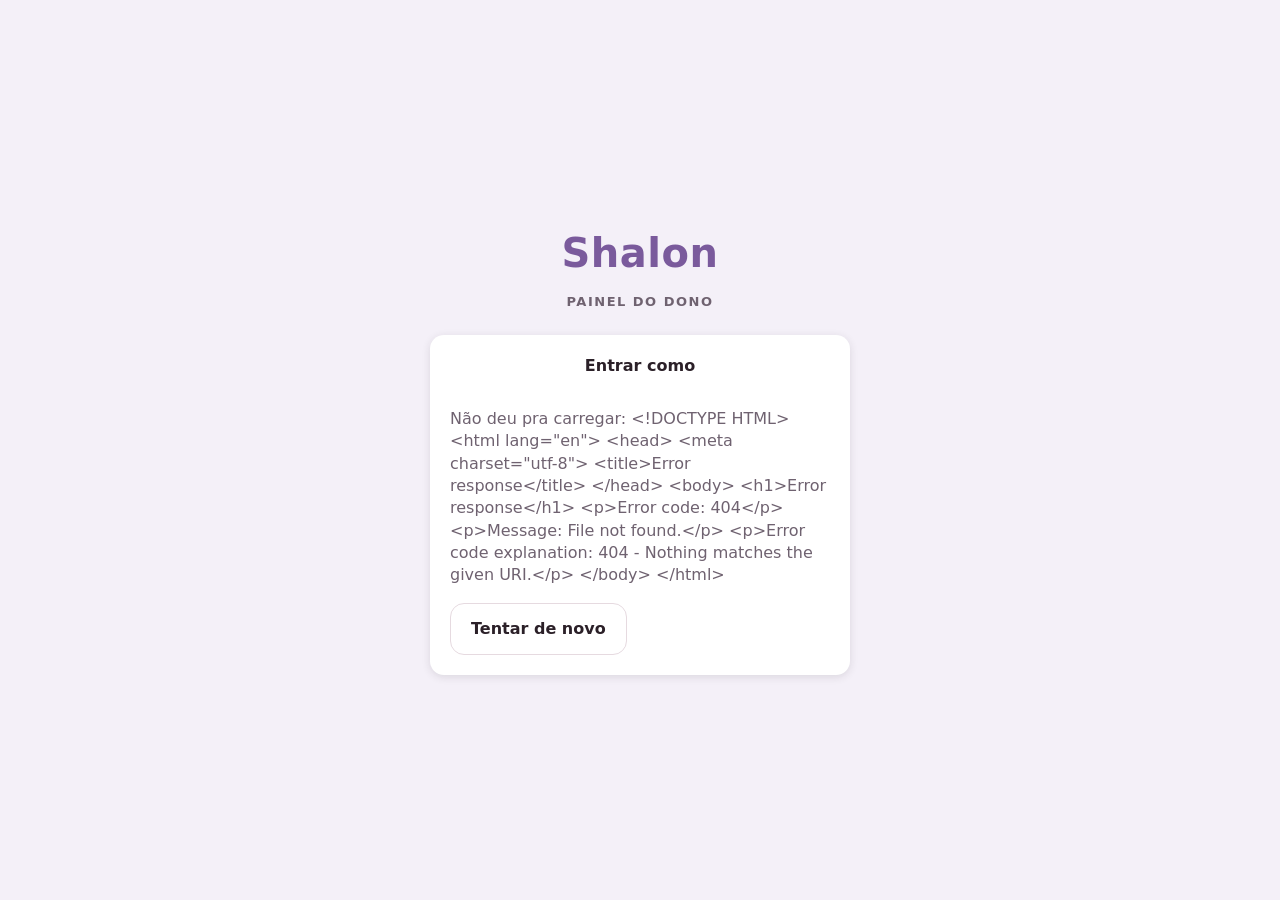
==== frontend/dono/index.html @ da8020eb "Fase 5 e 6: PWA do dono, relatórios e fechamento de caixa Três telas em frontend/dono/: Hoje (total," ====
<!doctype html>
<html lang="pt-BR">
<head>
<meta charset="utf-8">
<meta name="viewport" content="width=device-width, initial-scale=1, viewport-fit=cover, maximum-scale=1">
<title>Shalon — Dono</title>
<meta name="theme-color" content="#7a5a9c">
<meta name="mobile-web-app-capable" content="yes">
<meta name="apple-mobile-web-app-status-bar-style" content="default">
<link rel="manifest" href="manifest.json">
<link rel="icon" href="icone-192.png">
<link rel="apple-touch-icon" href="icone-192.png">
<link rel="stylesheet" href="../comum/estilo.css">
<link rel="stylesheet" href="dono.css">
</head>
<body>

<!-- ============================================================== LOGIN -->
<section id="tela-login" class="login">
  <h1 class="login__marca">Shalon</h1>
  <p class="login__papel">Painel do dono</p>

  <div id="login-lista" class="login__caixa">
    <p class="login__titulo">Entrar como</p>
    <div id="usuarios" class="login__usuarios"></div>
    <p id="login-carregando" class="fraco">Carregando…</p>
    <button id="login-recarregar" class="botao botao--fantasma" hidden>Tentar de novo</button>
  </div>

  <div id="login-senha" class="login__caixa" hidden>
    <button id="senha-voltar" class="login__voltar">‹ Trocar</button>
    <p class="login__titulo"><span id="senha-nome"></span>, digite a senha</p>

    <!-- Senha, não PIN: o dono tem senha de verdade, então aqui é o teclado
         do próprio celular — sem o teclado numérico da tela de vendas. -->
    <input id="senha-campo" class="login__senha" type="password"
           autocomplete="current-password" maxlength="72" aria-label="Senha">

    <p id="login-erro" class="login__erro" hidden></p>
    <button id="senha-entrar" class="botao login__entrar">ENTRAR</button>
  </div>
</section>

<!-- ============================================================== PAINEL -->
<section id="tela-painel" class="painel-dono" hidden>

  <header class="topo">
    <span class="topo__marca">Shalon</span>
    <button id="btn-usuario" class="topo__usuario">
      <span class="ponto" id="ponto-conexao"></span>
      <span id="nome-usuario"></span>
      <span aria-hidden="true">▾</span>
    </button>
  </header>

  <div id="faixa-erro" class="faixa faixa--erro" hidden></div>

  <nav class="abas" aria-label="Seções">
    <button class="abas__t" data-aba="hoje" aria-current="true">Hoje</button>
    <button class="abas__t" data-aba="cardapio" aria-current="false">Cardápio</button>
    <button class="abas__t" data-aba="fechamento" aria-current="false">Fechamento</button>
  </nav>

  <!-- ------------------------------------------------------------- HOJE -->
  <main id="aba-hoje" class="conteudo">
    <p id="hoje-carimbo" class="carimbo">Carregando…</p>

    <div class="numeros">
      <div class="numero numero--destaque">
        <span class="numero__rotulo">Vendido hoje</span>
        <strong class="numero__valor" id="n-total">—</strong>
      </div>
      <div class="numero">
        <span class="numero__rotulo">Pedidos</span>
        <strong class="numero__valor" id="n-pedidos">—</strong>
      </div>
      <div class="numero">
        <span class="numero__rotulo">Ticket médio</span>
        <strong class="numero__valor" id="n-ticket">—</strong>
      </div>
    </div>

    <div id="alerta-pos" class="faixa faixa--atencao" hidden></div>
    <div id="alerta-cancelados" class="faixa faixa--atencao" hidden></div>
    <div id="alerta-fechado" class="faixa faixa--ok" hidden></div>

    <section class="bloco">
      <h2 class="bloco__titulo">Mais vendidos</h2>
      <ul id="hoje-itens" class="ranking"></ul>
    </section>

    <section class="bloco">
      <h2 class="bloco__titulo">Por atendente</h2>
      <ul id="hoje-atendentes" class="ranking"></ul>
    </section>
  </main>

  <!-- --------------------------------------------------------- CARDÁPIO -->
  <main id="aba-cardapio" class="conteudo" hidden>
    <p class="fraco conteudo__dica">
      Toque no preço pra mudar. O celular da loja pega o preço novo na próxima
      atualização do cardápio.
    </p>
    <div id="lista-cardapio"></div>
  </main>

  <!-- ------------------------------------------------------ FECHAMENTO -->
  <main id="aba-fechamento" class="conteudo" hidden>
    <section class="bloco">
      <div class="bloco__cabeca">
        <h2 class="bloco__titulo" id="fech-titulo">Fechamento de hoje</h2>
        <button id="fech-hoje" class="ligacao" hidden>Voltar pra hoje</button>
      </div>

      <div class="numeros numeros--duplo">
        <!-- "do dia", não "Total": num dia já fechado que recebeu venda
             atrasada, este número é maior que o do fechamento gravado. O
             rótulo genérico faria o dono ler o valor errado como o fechado. -->
        <div class="numero numero--destaque">
          <span class="numero__rotulo">Total do dia</span>
          <strong class="numero__valor" id="f-total">—</strong>
        </div>
        <div class="numero">
          <span class="numero__rotulo">Pedidos</span>
          <strong class="numero__valor" id="f-pedidos">—</strong>
        </div>
      </div>

      <p id="f-situacao" class="fraco"></p>
      <button id="btn-fechar" class="botao" hidden>FECHAR O CAIXA DO DIA</button>
    </section>

    <section class="bloco">
      <h2 class="bloco__titulo">Detalhe por item</h2>
      <ul id="f-itens" class="ranking"></ul>
    </section>

    <section class="bloco">
      <h2 class="bloco__titulo">Dias fechados</h2>
      <ul id="f-historico" class="historico"></ul>
    </section>
  </main>
</section>

<!-- ============================================================= PAINÉIS -->
<div id="painel" class="painel" hidden>
  <div class="painel__fundo" data-fechar></div>

  <div id="painel-usuario" class="painel__folha">
    <p class="painel__titulo" id="painel-usuario-nome"></p>
    <p class="fraco" id="painel-versao"></p>
    <button id="btn-atualizar" class="botao botao--fantasma">Atualizar agora</button>
    <button id="btn-sair" class="botao botao--perigo">Sair</button>
    <button class="botao botao--fantasma" data-fechar>Fechar</button>
  </div>
</div>

<!-- Confirmação do fechamento. É gravação imutável: não pode sair por toque
     acidental, e `confirm()` do navegador trava a tela toda no PWA. -->
<div id="confirmar" class="painel" hidden>
  <div class="painel__fundo" data-fechar-confirmar></div>

  <div class="painel__folha">
    <p class="painel__titulo">Fechar o caixa?</p>
    <p id="confirmar-texto"></p>
    <p class="fraco">
      O total fica gravado e não muda mais. Venda que subir depois da fila
      offline entra marcada como “depois do fechamento”.
    </p>
    <button id="confirmar-sim" class="botao">CONFIRMAR FECHAMENTO</button>
    <button class="botao botao--fantasma" data-fechar-confirmar>Cancelar</button>
  </div>
</div>

<div id="aviso" class="aviso" role="status" aria-live="polite"></div>

<script type="module" src="app.js"></script>
</body>
</html>
---- frontend/comum/estilo.css ----
/*
 * Base visual dos PWAs do Shalon.
 *
 * Duas regras guiam tudo aqui:
 *   - Alvo de toque nunca abaixo de 48px. Quem usa isso está de mão molhada,
 *     com fila na frente, olhando pro cliente e não pra tela.
 *   - Contraste alto. O celular fica num balcão perto da janela, no sol.
 */

:root {
  --rosa: #e8618c;
  --rosa-claro: #f7d3e0;
  --rosa-fundo: #fff5f8;
  --roxo: #7a5a9c;
  --tinta: #2b2028;
  --tinta-fraca: #6f6270;
  --linha: #e6dae0;
  --papel: #ffffff;
  --fundo: #f6f1f4;
  --verde: #1c8c5a;
  --amarelo: #b8730a;
  --amarelo-fundo: #fff4d9;
  --vermelho: #c62c46;
  --vermelho-fundo: #ffe9ed;

  --raio: 14px;
  --sombra: 0 2px 8px rgb(43 32 40 / 12%);
  --alvo: 52px;

  /* Recorte da tela (notch, barra de gestos) — sem isso o botão ENVIAR fica
     por baixo da barra do iPhone. */
  --seguro-baixo: env(safe-area-inset-bottom, 0px);
  --seguro-topo: env(safe-area-inset-top, 0px);
}

* {
  box-sizing: border-box;
  -webkit-tap-highlight-color: transparent;
}

html,
body {
  height: 100%;
  margin: 0;
}

body {
  background: var(--fundo);
  color: var(--tinta);
  font: 16px/1.4 system-ui, -apple-system, "Segoe UI", Roboto, sans-serif;
  overscroll-behavior: none;
  /* App de balcão: seleção de texto acidental só atrapalha. */
  -webkit-user-select: none;
  user-select: none;
}

button {
  font: inherit;
  color: inherit;
  border: 0;
  background: none;
  cursor: pointer;
  touch-action: manipulation;
}

input,
textarea {
  font: inherit;
  color: inherit;
  -webkit-user-select: text;
  user-select: text;
}

[hidden] {
  display: none !important;
}

/* ------------------------------------------------------------- tipos comuns */

.botao {
  display: flex;
  align-items: center;
  justify-content: center;
  gap: 8px;
  min-height: var(--alvo);
  padding: 0 20px;
  border-radius: var(--raio);
  background: var(--rosa);
  color: #fff;
  font-weight: 700;
  transition: transform 80ms ease, filter 80ms ease;
}

.botao:active {
  transform: scale(0.98);
  filter: brightness(0.94);
}

.botao:disabled {
  background: var(--linha);
  color: var(--tinta-fraca);
  cursor: default;
  transform: none;
}

.botao--fantasma {
  background: var(--papel);
  color: var(--tinta);
  border: 1px solid var(--linha);
}

.botao--perigo {
  background: var(--vermelho);
}

.cartao {
  background: var(--papel);
  border-radius: var(--raio);
  box-shadow: var(--sombra);
}

.fraco {
  color: var(--tinta-fraca);
}

/* ------------------------------------------------------------------- avisos */

.faixa {
  display: flex;
  align-items: center;
  gap: 10px;
  padding: 10px 16px;
  font-size: 15px;
  font-weight: 600;
}

.faixa--atencao {
  background: var(--amarelo-fundo);
  color: var(--amarelo);
}

.faixa--erro {
  background: var(--vermelho-fundo);
  color: var(--vermelho);
}

/* Aviso flutuante de "deu certo" / "deu ruim". Some sozinho.
   Fica no topo de propósito: embaixo ele cobriria o botão ENVIAR bem na hora
   em que o funcionário vai apertar o próximo pedido. */
.aviso {
  position: fixed;
  left: 50%;
  top: calc(12px + var(--seguro-topo));
  z-index: 60;
  transform: translate(-50%, -12px);
  max-width: min(92vw, 420px);
  padding: 14px 20px;
  border-radius: var(--raio);
  background: var(--tinta);
  color: #fff;
  font-weight: 600;
  text-align: center;
  box-shadow: var(--sombra);
  opacity: 0;
  pointer-events: none;
  transition: opacity 160ms ease, transform 160ms ease;
}

.aviso[data-visivel="1"] {
  opacity: 1;
  transform: translate(-50%, 0);
}

.aviso[data-tipo="erro"] {
  background: var(--vermelho);
}

.aviso[data-tipo="ok"] {
  background: var(--verde);
}

/* ---------------------------------------------------------------- conexão */

.ponto {
  width: 10px;
  height: 10px;
  border-radius: 50%;
  background: var(--verde);
  flex: none;
}

.ponto[data-estado="offline"] {
  background: var(--amarelo);
}

@media (prefers-reduced-motion: reduce) {
  * {
    transition: none !important;
    animation: none !important;
  }
}
---- frontend/dono/dono.css ----
/*
 * PWA do Dono.
 *
 * Mesma base de `comum/estilo.css`, mas com uma diferença de propósito: a tela
 * de vendas é feita pra dedo apressado num balcão; esta é feita pra ser LIDA.
 * Por isso o número do dia é enorme e o resto se apaga em volta dele — o dono
 * abre o app, olha um segundo e fecha.
 *
 * O roxo no lugar do rosa não é enfeite: os dois PWAs ficam lado a lado na
 * tela inicial do celular e precisam se distinguir de relance.
 */

:root {
  --dono: var(--roxo);
  --dono-fundo: #f4f0f8;
  --verde-fundo: #e6f5ee;
}

/* ===================================================================== login */

.login {
  display: flex;
  flex-direction: column;
  align-items: center;
  justify-content: center;
  gap: 12px;
  min-height: 100%;
  padding: 24px 20px calc(24px + var(--seguro-baixo));
  background: var(--dono-fundo);
}

.login__marca {
  margin: 0;
  color: var(--dono);
  font-size: 40px;
  letter-spacing: 0.5px;
}

.login__papel {
  margin: 0 0 12px;
  color: var(--tinta-fraca);
  font-weight: 600;
  text-transform: uppercase;
  letter-spacing: 1.5px;
  font-size: 13px;
}

.login__caixa {
  position: relative;
  width: min(100%, 420px);
  padding: 20px;
  background: var(--papel);
  border-radius: var(--raio);
  box-shadow: var(--sombra);
}

.login__titulo {
  margin: 0 0 14px;
  font-weight: 700;
  text-align: center;
}

.login__voltar {
  position: absolute;
  top: 12px;
  left: 10px;
  padding: 6px 10px;
  color: var(--tinta-fraca);
  font-size: 15px;
}

.login__usuarios {
  display: flex;
  flex-direction: column;
  gap: 10px;
}

.login__usuarios button {
  display: flex;
  align-items: center;
  justify-content: space-between;
  min-height: var(--alvo);
  padding: 0 18px;
  border: 1px solid var(--linha);
  border-radius: var(--raio);
  background: var(--papel);
  font-weight: 700;
  text-align: left;
}

.login__usuarios button:active {
  background: var(--dono-fundo);
}

.login__usuarios .papel {
  color: var(--tinta-fraca);
  font-size: 13px;
  font-weight: 600;
  text-transform: uppercase;
}

.login__senha {
  width: 100%;
  min-height: var(--alvo);
  margin-bottom: 14px;
  padding: 0 16px;
  border: 2px solid var(--linha);
  border-radius: var(--raio);
  background: var(--fundo);
  font-size: 20px;
  letter-spacing: 2px;
}

.login__senha:focus {
  border-color: var(--dono);
  outline: none;
}

.login__erro {
  margin: 0 0 12px;
  color: var(--vermelho);
  font-weight: 600;
  text-align: center;
}

.login__entrar {
  width: 100%;
  background: var(--dono);
}

/* ====================================================================== topo */

.painel-dono {
  display: flex;
  flex-direction: column;
  min-height: 100%;
}

.topo {
  display: flex;
  align-items: center;
  gap: 10px;
  padding: calc(10px + var(--seguro-topo)) 14px 10px;
  background: var(--dono);
  color: #fff;
}

.topo__marca {
  flex: 1;
  font-size: 19px;
  font-weight: 700;
}

.topo__usuario {
  display: flex;
  align-items: center;
  gap: 8px;
  min-height: 44px;
  padding: 0 12px;
  border-radius: var(--raio);
  background: rgb(255 255 255 / 16%);
  color: #fff;
  font-weight: 600;
}

/* ====================================================================== abas */

.abas {
  display: flex;
  gap: 6px;
  padding: 10px 12px;
  background: var(--papel);
  border-bottom: 1px solid var(--linha);
}

.abas__t {
  flex: 1;
  min-height: 44px;
  border-radius: var(--raio);
  color: var(--tinta-fraca);
  font-weight: 700;
}

.abas__t[aria-current="true"] {
  background: var(--dono-fundo);
  color: var(--dono);
}

/* ================================================================= conteúdo */

.conteudo {
  flex: 1;
  padding: 14px 12px calc(24px + var(--seguro-baixo));
  overflow-y: auto;
}

.conteudo__dica {
  margin: 0 4px 12px;
  font-size: 14px;
}

.carimbo {
  margin: 0 4px 12px;
  color: var(--tinta-fraca);
  font-size: 13px;
  font-weight: 600;
}

/* Números velhos: a conexão caiu e o que está na tela é o último que chegou.
   Mostrar o número normal aqui seria mentir sobre o movimento de agora. */
.carimbo[data-velho="1"] {
  color: var(--amarelo);
}

.numeros {
  display: grid;
  grid-template-columns: 1fr 1fr;
  gap: 10px;
  margin-bottom: 14px;
}

/* Só dois números aqui, e o de baixo sozinho em meia largura ficava com um
   buraco ao lado. Empilhados, a coluna fica intencional. */
.numeros--duplo {
  margin-bottom: 12px;
}

.numeros--duplo .numero {
  grid-column: 1 / -1;
}

.numero {
  display: flex;
  flex-direction: column;
  gap: 4px;
  padding: 14px 16px;
  background: var(--papel);
  border-radius: var(--raio);
  box-shadow: var(--sombra);
}

/* O total do dia ocupa a linha toda: é o único número que o dono abre o app
   pra ver. Os outros dois são contexto. */
.numero--destaque {
  grid-column: 1 / -1;
}

.numero__rotulo {
  color: var(--tinta-fraca);
  font-size: 13px;
  font-weight: 600;
  text-transform: uppercase;
  letter-spacing: 0.5px;
}

.numero__valor {
  font-size: 26px;
  font-variant-numeric: tabular-nums;
}

.numero--destaque .numero__valor {
  color: var(--dono);
  font-size: 40px;
  line-height: 1.1;
}

.faixa--ok {
  background: var(--verde-fundo);
  color: var(--verde);
}

.faixa {
  margin-bottom: 10px;
  border-radius: var(--raio);
}

/* ==================================================================== blocos */

.bloco {
  margin-bottom: 14px;
  padding: 14px 16px;
  background: var(--papel);
  border-radius: var(--raio);
  box-shadow: var(--sombra);
}

.bloco__cabeca {
  display: flex;
  align-items: baseline;
  justify-content: space-between;
  gap: 10px;
}

.bloco__titulo {
  margin: 0 0 10px;
  font-size: 15px;
  font-weight: 700;
  text-transform: uppercase;
  letter-spacing: 0.5px;
  color: var(--tinta-fraca);
}

.ligacao {
  padding: 6px 0;
  color: var(--dono);
  font-size: 14px;
  font-weight: 700;
}

/* =================================================================== ranking */

.ranking {
  display: flex;
  flex-direction: column;
  gap: 2px;
  margin: 0;
  padding: 0;
  list-style: none;
}

.ranking li {
  display: grid;
  grid-template-columns: 2.6em 1fr auto;
  align-items: baseline;
  gap: 10px;
  padding: 10px 0;
  border-bottom: 1px solid var(--linha);
}

.ranking li:last-child {
  border-bottom: 0;
}

.ranking .qtd {
  color: var(--dono);
  font-weight: 700;
  font-variant-numeric: tabular-nums;
}

.ranking .nome {
  font-weight: 600;
  overflow-wrap: anywhere;
}

.ranking .valor {
  font-weight: 700;
  font-variant-numeric: tabular-nums;
  white-space: nowrap;
}

.ranking .vazio {
  display: block;
  padding: 14px 0;
  color: var(--tinta-fraca);
  text-align: center;
  border: 0;
}

/* ================================================================= histórico */

.historico {
  display: flex;
  flex-direction: column;
  gap: 2px;
  margin: 0;
  padding: 0;
  list-style: none;
}

.historico button {
  display: grid;
  grid-template-columns: 1fr auto;
  align-items: baseline;
  gap: 8px;
  width: 100%;
  min-height: var(--alvo);
  padding: 10px 6px;
  border-bottom: 1px solid var(--linha);
  text-align: left;
}

.historico button:active {
  background: var(--dono-fundo);
}

.historico .data {
  font-weight: 700;
  font-variant-numeric: tabular-nums;
}

.historico .quem {
  grid-column: 1;
  color: var(--tinta-fraca);
  font-size: 13px;
}

.historico .total {
  grid-row: 1 / span 2;
  grid-column: 2;
  align-self: center;
  font-weight: 700;
  font-variant-numeric: tabular-nums;
}

/* ================================================================== cardápio */

.categoria {
  margin-bottom: 14px;
  background: var(--papel);
  border-radius: var(--raio);
  box-shadow: var(--sombra);
  overflow: hidden;
}

.categoria__nome {
  margin: 0;
  padding: 12px 16px;
  background: var(--dono-fundo);
  color: var(--dono);
  font-size: 14px;
  font-weight: 700;
  text-transform: uppercase;
  letter-spacing: 0.5px;
}

.linha {
  display: flex;
  align-items: center;
  gap: 10px;
  padding: 8px 12px 8px 16px;
  border-bottom: 1px solid var(--linha);
}

.linha:last-child {
  border-bottom: 0;
}

.linha[data-inativo="1"] .linha__nome {
  color: var(--tinta-fraca);
  text-decoration: line-through;
}

.linha__nome {
  flex: 1;
  font-weight: 600;
  overflow-wrap: anywhere;
}

/* O preço é o alvo de toque, então ele parece um botão de verdade — não um
   texto que por acaso responde ao dedo. */
.linha__preco {
  display: flex;
  align-items: center;
  justify-content: flex-end;
  min-width: 96px;
  min-height: 44px;
  padding: 0 12px;
  border: 1px solid var(--linha);
  border-radius: 10px;
  background: var(--fundo);
  font-weight: 700;
  font-variant-numeric: tabular-nums;
}

.linha__preco:active {
  background: var(--dono-fundo);
}

.linha__ativo {
  min-width: 44px;
  min-height: 44px;
  font-size: 19px;
}

/* --------------------------------------------------------- edição do preço */

.editor {
  display: flex;
  align-items: center;
  gap: 8px;
  flex: 1;
}

.editor__campo {
  width: 100%;
  min-width: 0;
  min-height: 44px;
  padding: 0 12px;
  border: 2px solid var(--dono);
  border-radius: 10px;
  background: var(--papel);
  font-size: 18px;
  font-weight: 700;
  text-align: right;
  font-variant-numeric: tabular-nums;
}

.editor__campo:focus {
  outline: none;
}

.editor__ok,
.editor__x {
  min-width: 44px;
  min-height: 44px;
  border-radius: 10px;
  font-size: 19px;
  font-weight: 700;
}

.editor__ok {
  background: var(--dono);
  color: #fff;
}

.editor__x {
  border: 1px solid var(--linha);
  color: var(--tinta-fraca);
}

/* =================================================================== painéis */

.painel {
  position: fixed;
  inset: 0;
  z-index: 50;
  display: flex;
  align-items: flex-end;
}

.painel__fundo {
  position: absolute;
  inset: 0;
  background: rgb(43 32 40 / 45%);
}

.painel__folha {
  position: relative;
  display: flex;
  flex-direction: column;
  gap: 10px;
  width: 100%;
  max-height: 86vh;
  padding: 20px 16px calc(20px + var(--seguro-baixo));
  border-radius: 20px 20px 0 0;
  background: var(--papel);
  overflow-y: auto;
}

.painel__titulo {
  margin: 0;
  font-size: 18px;
  font-weight: 700;
}

.painel__folha p {
  margin: 0;
}

#confirmar-texto {
  font-size: 17px;
  font-weight: 600;
}

#confirmar-sim {
  background: var(--dono);
}
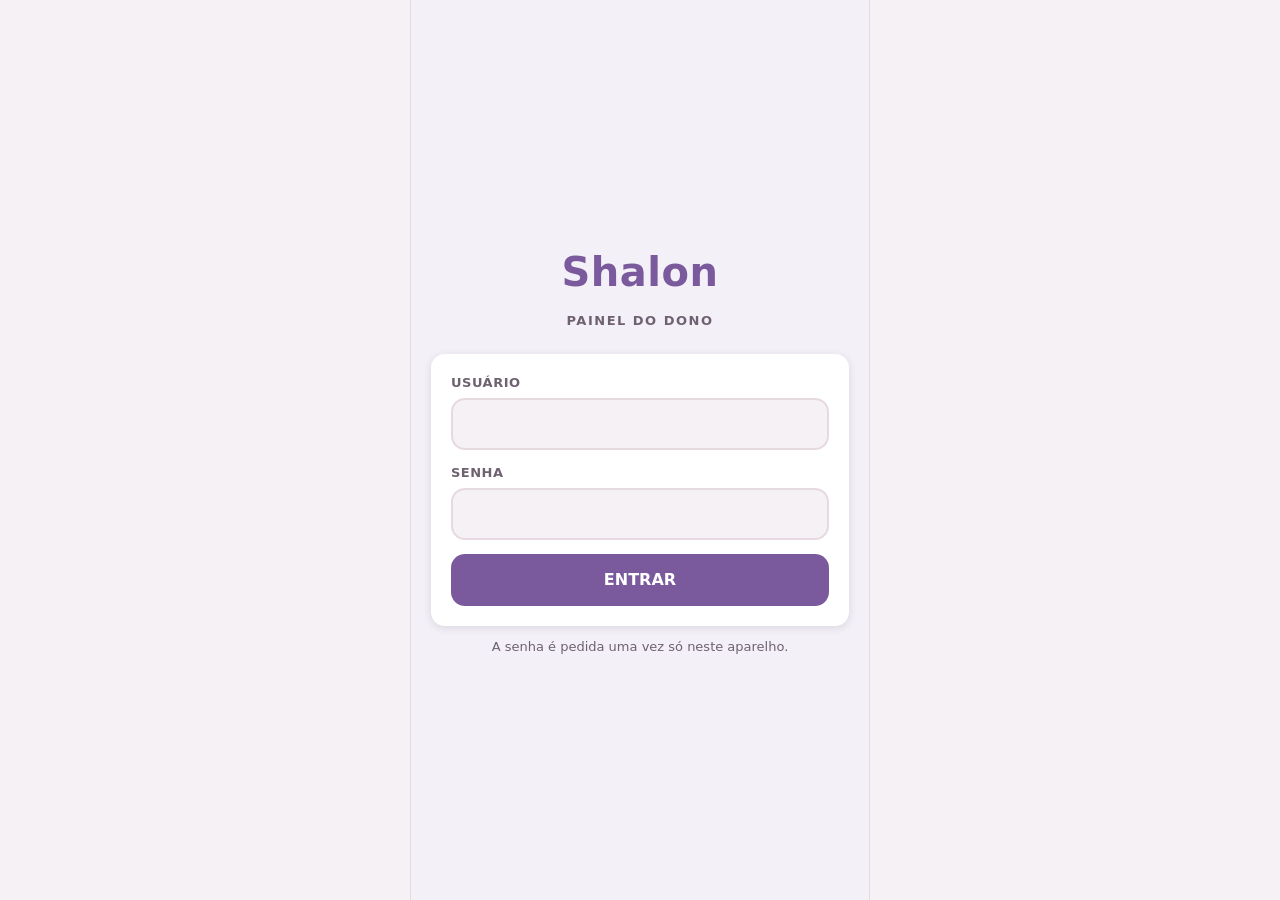
==== commit ac2d36fc: "Sistema só de celular: impressão pelo RawBT, login por senha e cancelamento no balcão Remove o PC da" ====
--- a/frontend/dono/index.html
+++ b/frontend/dono/index.html
@@ -2,7 +2,10 @@
 <html lang="pt-BR">
 <head>
 <meta charset="utf-8">
-<meta name="viewport" content="width=device-width, initial-scale=1, viewport-fit=cover, maximum-scale=1">
+<!-- `interactive-widget=resizes-content`: o teclado do Android encolhe a área
+     do app em vez de deslizar por cima. Sem isto o campo de preço fica escondido
+     atrás do teclado bem na hora de digitar o valor novo. -->
+<meta name="viewport" content="width=device-width, initial-scale=1, viewport-fit=cover, maximum-scale=1, interactive-widget=resizes-content">
 <title>Shalon — Dono</title>
 <meta name="theme-color" content="#7a5a9c">
 <meta name="mobile-web-app-capable" content="yes">
@@ -20,25 +23,23 @@
   <h1 class="login__marca">Shalon</h1>
   <p class="login__papel">Painel do dono</p>
 
-  <div id="login-lista" class="login__caixa">
-    <p class="login__titulo">Entrar como</p>
-    <div id="usuarios" class="login__usuarios"></div>
-    <p id="login-carregando" class="fraco">Carregando…</p>
-    <button id="login-recarregar" class="botao botao--fantasma" hidden>Tentar de novo</button>
-  </div>
-
-  <div id="login-senha" class="login__caixa" hidden>
-    <button id="senha-voltar" class="login__voltar">‹ Trocar</button>
-    <p class="login__titulo"><span id="senha-nome"></span>, digite a senha</p>
-
-    <!-- Senha, não PIN: o dono tem senha de verdade, então aqui é o teclado
-         do próprio celular — sem o teclado numérico da tela de vendas. -->
-    <input id="senha-campo" class="login__senha" type="password"
-           autocomplete="current-password" maxlength="72" aria-label="Senha">
+  <!-- Dois campos e mais nada. A tela não mostra quem existe: listar os
+       usuários entregaria a qualquer pessoa com o link o nome do dono. -->
+  <form id="login-form" class="login__caixa" autocomplete="on">
+    <label class="login__rotulo" for="login-usuario">Usuário</label>
+    <input id="login-usuario" class="login__campo" type="text" name="username"
+           autocomplete="username" autocapitalize="none" autocorrect="off"
+           spellcheck="false" maxlength="80" enterkeyhint="next">
+
+    <label class="login__rotulo" for="login-senha">Senha</label>
+    <input id="login-senha" class="login__campo" type="password" name="password"
+           autocomplete="current-password" maxlength="72" enterkeyhint="go">
 
     <p id="login-erro" class="login__erro" hidden></p>
-    <button id="senha-entrar" class="botao login__entrar">ENTRAR</button>
-  </div>
+    <button id="login-entrar" class="botao login__entrar" type="submit">ENTRAR</button>
+  </form>
+
+  <p class="login__nota fraco">A senha é pedida uma vez só neste aparelho.</p>
 </section>
 
 <!-- ============================================================== PAINEL -->
@@ -150,8 +151,28 @@
     <p class="painel__titulo" id="painel-usuario-nome"></p>
     <p class="fraco" id="painel-versao"></p>
     <button id="btn-atualizar" class="botao botao--fantasma">Atualizar agora</button>
+    <button id="btn-acessos" class="botao botao--fantasma">Quem está logado</button>
     <button id="btn-sair" class="botao botao--perigo">Sair</button>
     <button class="botao botao--fantasma" data-fechar>Fechar</button>
+  </div>
+</div>
+
+<!-- ============================================================== ACESSOS -->
+<!-- Os aparelhos com acesso ao sistema. Só o dono vê e só o dono tira. -->
+<div id="acessos" class="painel" hidden>
+  <div class="painel__fundo" data-fechar-acessos></div>
+
+  <div class="painel__folha">
+    <p class="painel__titulo">Quem está logado</p>
+    <p class="fraco">
+      Cada linha é um aparelho que entrou com usuário e senha. Ao remover, ele
+      volta pra tela de login — pode levar até 30 minutos pra valer.
+    </p>
+
+    <ul id="lista-acessos" class="acessos"></ul>
+
+    <button id="acessos-atualizar" class="botao botao--fantasma">Atualizar lista</button>
+    <button class="botao botao--fantasma" data-fechar-acessos>Fechar</button>
   </div>
 </div>
 
--- a/frontend/comum/estilo.css
+++ b/frontend/comum/estilo.css
@@ -1,13 +1,25 @@
 /*
  * Base visual dos PWAs do Shalon.
  *
- * Duas regras guiam tudo aqui:
+ * **Isto é feito pra celular e só pra celular.** Não há layout de tablet nem de
+ * desktop em lugar nenhum: as duas telas do sistema são um aparelho na mão de
+ * alguém em pé — o funcionário no balcão e o dono onde estiver. Aberto numa
+ * tela larga, o app trava numa coluna da largura de um celular em vez de
+ * esticar; um botão de 800px de largura não fica melhor, fica só maior.
+ *
+ * Três regras guiam tudo aqui:
  *   - Alvo de toque nunca abaixo de 48px. Quem usa isso está de mão molhada,
  *     com fila na frente, olhando pro cliente e não pra tela.
  *   - Contraste alto. O celular fica num balcão perto da janela, no sol.
+ *   - A tela toda é a moldura do app: quem rola é uma área lá dentro, nunca a
+ *     página. Barra de cima que aparece e some no meio da venda tira o botão
+ *     ENVIAR do lugar onde o dedo já estava indo.
  */
 
 :root {
+  /* A largura em que o app trava numa tela maior que um celular. */
+  --celular: 460px;
+
   --rosa: #e8618c;
   --rosa-claro: #f7d3e0;
   --rosa-fundo: #fff5f8;
@@ -40,8 +52,23 @@
 
 html,
 body {
+  margin: 0;
+  /* `dvh` é a altura de verdade da janela do celular — a que encolhe e cresce
+     junto com a barra de endereço do Chrome. Com `100%` o app fica alto
+     demais e o rodapé do carrinho some por baixo da barra. O `100%` continua
+     como plano B pra navegador que não conhece a unidade. */
   height: 100%;
-  margin: 0;
+  height: 100dvh;
+  /* Quem rola é sempre um pedaço da tela (a grade de produtos, a lista do
+     dono), nunca a página. Sem isto o app inteiro balança no toque. */
+  overflow: hidden;
+}
+
+html {
+  /* O Android aumenta a fonte sozinho em bloco de texto largo, e a conta do
+     total sai desalinhada da linha do item. */
+  -webkit-text-size-adjust: 100%;
+  text-size-adjust: 100%;
 }
 
 body {
@@ -52,6 +79,26 @@
   /* App de balcão: seleção de texto acidental só atrapalha. */
   -webkit-user-select: none;
   user-select: none;
+}
+
+/* Numa tela mais larga que um celular — o navegador do PC em que alguém vai
+   conferir uma coisa — o app vira uma coluna do tamanho de um aparelho. Não é
+   um layout de desktop: é o mesmo layout, sem esticar. */
+@media (min-width: 520px) {
+  body {
+    width: var(--celular);
+    margin-inline: auto;
+    border-inline: 1px solid var(--linha);
+  }
+
+  /* `position: fixed` mede a janela, não o body: sem isto as folhas que sobem
+     de baixo ocupariam a tela inteira do monitor, soltas da coluna do app. */
+  .painel {
+    left: 50%;
+    right: auto;
+    width: var(--celular);
+    transform: translateX(-50%);
+  }
 }
 
 button {
@@ -142,6 +189,18 @@
 .faixa--erro {
   background: var(--vermelho-fundo);
   color: var(--vermelho);
+}
+
+/* Faixa que também é botão: o aviso e a saída no mesmo lugar, porque quem lê
+   "a comanda não saiu" já está com a mão indo pra tela pra resolver. */
+.faixa--acao {
+  width: 100%;
+  min-height: var(--alvo);
+  text-align: left;
+}
+
+.faixa--acao:active {
+  filter: brightness(0.95);
 }
 
 /* Aviso flutuante de "deu certo" / "deu ruim". Some sozinho.
--- a/frontend/dono/dono.css
+++ b/frontend/dono/dono.css
@@ -8,6 +8,10 @@
  *
  * O roxo no lugar do rosa não é enfeite: os dois PWAs ficam lado a lado na
  * tela inicial do celular e precisam se distinguir de relance.
+ *
+ * Celular e nada mais, como o de vendas: o dono abre isto no bolso, entre uma
+ * coisa e outra. Numa tela larga o app fica na coluna que o `comum/estilo.css`
+ * define, sem esticar.
  */
 
 :root {
@@ -24,9 +28,14 @@
   align-items: center;
   justify-content: center;
   gap: 12px;
-  min-height: 100%;
-  padding: 24px 20px calc(24px + var(--seguro-baixo));
+  /* Altura fixa com rolagem própria — a página está travada (§estilo.css). E o
+     recorte do topo entra no padding: sem ele a caixa de senha nasce por baixo
+     do notch quando o teclado sobe e encolhe a tela. */
+  height: 100%;
+  overflow-y: auto;
+  padding: calc(24px + var(--seguro-topo)) 20px calc(24px + var(--seguro-baixo));
   background: var(--dono-fundo);
+  -webkit-overflow-scrolling: touch;
 }
 
 .login__marca {
@@ -60,46 +69,18 @@
   text-align: center;
 }
 
-.login__voltar {
-  position: absolute;
-  top: 12px;
-  left: 10px;
-  padding: 6px 10px;
-  color: var(--tinta-fraca);
-  font-size: 15px;
-}
-
-.login__usuarios {
-  display: flex;
-  flex-direction: column;
-  gap: 10px;
-}
-
-.login__usuarios button {
-  display: flex;
-  align-items: center;
-  justify-content: space-between;
-  min-height: var(--alvo);
-  padding: 0 18px;
-  border: 1px solid var(--linha);
-  border-radius: var(--raio);
-  background: var(--papel);
-  font-weight: 700;
-  text-align: left;
-}
-
-.login__usuarios button:active {
-  background: var(--dono-fundo);
-}
-
-.login__usuarios .papel {
+.login__rotulo {
+  display: block;
+  margin-bottom: 6px;
   color: var(--tinta-fraca);
   font-size: 13px;
-  font-weight: 600;
+  font-weight: 700;
   text-transform: uppercase;
-}
-
-.login__senha {
+  letter-spacing: 0.5px;
+}
+
+/* 18px e não menos: abaixo de 16px o iOS dá zoom sozinho ao focar o campo. */
+.login__campo {
   width: 100%;
   min-height: var(--alvo);
   margin-bottom: 14px;
@@ -107,13 +88,18 @@
   border: 2px solid var(--linha);
   border-radius: var(--raio);
   background: var(--fundo);
-  font-size: 20px;
-  letter-spacing: 2px;
-}
-
-.login__senha:focus {
+  font-size: 18px;
+}
+
+.login__campo:focus {
   border-color: var(--dono);
   outline: none;
+}
+
+.login__nota {
+  margin: 0;
+  font-size: 13px;
+  text-align: center;
 }
 
 .login__erro {
@@ -133,7 +119,10 @@
 .painel-dono {
   display: flex;
   flex-direction: column;
-  min-height: 100%;
+  /* `height` e não `min-height`: é o que faz a rolagem acontecer dentro do
+     `.conteudo`, deixando o topo e as abas parados. Com `min-height` a coluna
+     cresce e quem teria de rolar seria a página. */
+  height: 100%;
 }
 
 .topo {
@@ -163,6 +152,62 @@
   font-weight: 600;
 }
 
+/* ==================================================================== acessos */
+
+.acessos {
+  display: flex;
+  flex-direction: column;
+  gap: 2px;
+  margin: 0;
+  padding: 0;
+  list-style: none;
+}
+
+.acesso {
+  display: flex;
+  align-items: center;
+  gap: 10px;
+  padding: 12px 0;
+  border-bottom: 1px solid var(--linha);
+}
+
+.acesso:last-child {
+  border-bottom: 0;
+}
+
+.acesso__quem {
+  display: flex;
+  flex-direction: column;
+  gap: 2px;
+  flex: 1;
+  min-width: 0;
+}
+
+.acesso__quem strong {
+  font-size: 16px;
+}
+
+.acesso__quem small {
+  color: var(--tinta-fraca);
+  font-size: 13px;
+  overflow-wrap: anywhere;
+}
+
+.acesso__x {
+  flex: none;
+  min-height: 44px;
+  padding: 0 14px;
+  border: 1px solid var(--vermelho);
+  border-radius: 10px;
+  color: var(--vermelho);
+  font-size: 14px;
+  font-weight: 700;
+}
+
+.acesso__x:active {
+  background: var(--vermelho-fundo);
+}
+
 /* ====================================================================== abas */
 
 .abas {
@@ -190,8 +235,10 @@
 
 .conteudo {
   flex: 1;
+  min-height: 0;
   padding: 14px 12px calc(24px + var(--seguro-baixo));
   overflow-y: auto;
+  -webkit-overflow-scrolling: touch;
 }
 
 .conteudo__dica {
@@ -541,6 +588,7 @@
   gap: 10px;
   width: 100%;
   max-height: 86vh;
+  max-height: 86dvh;
   padding: 20px 16px calc(20px + var(--seguro-baixo));
   border-radius: 20px 20px 0 0;
   background: var(--papel);
